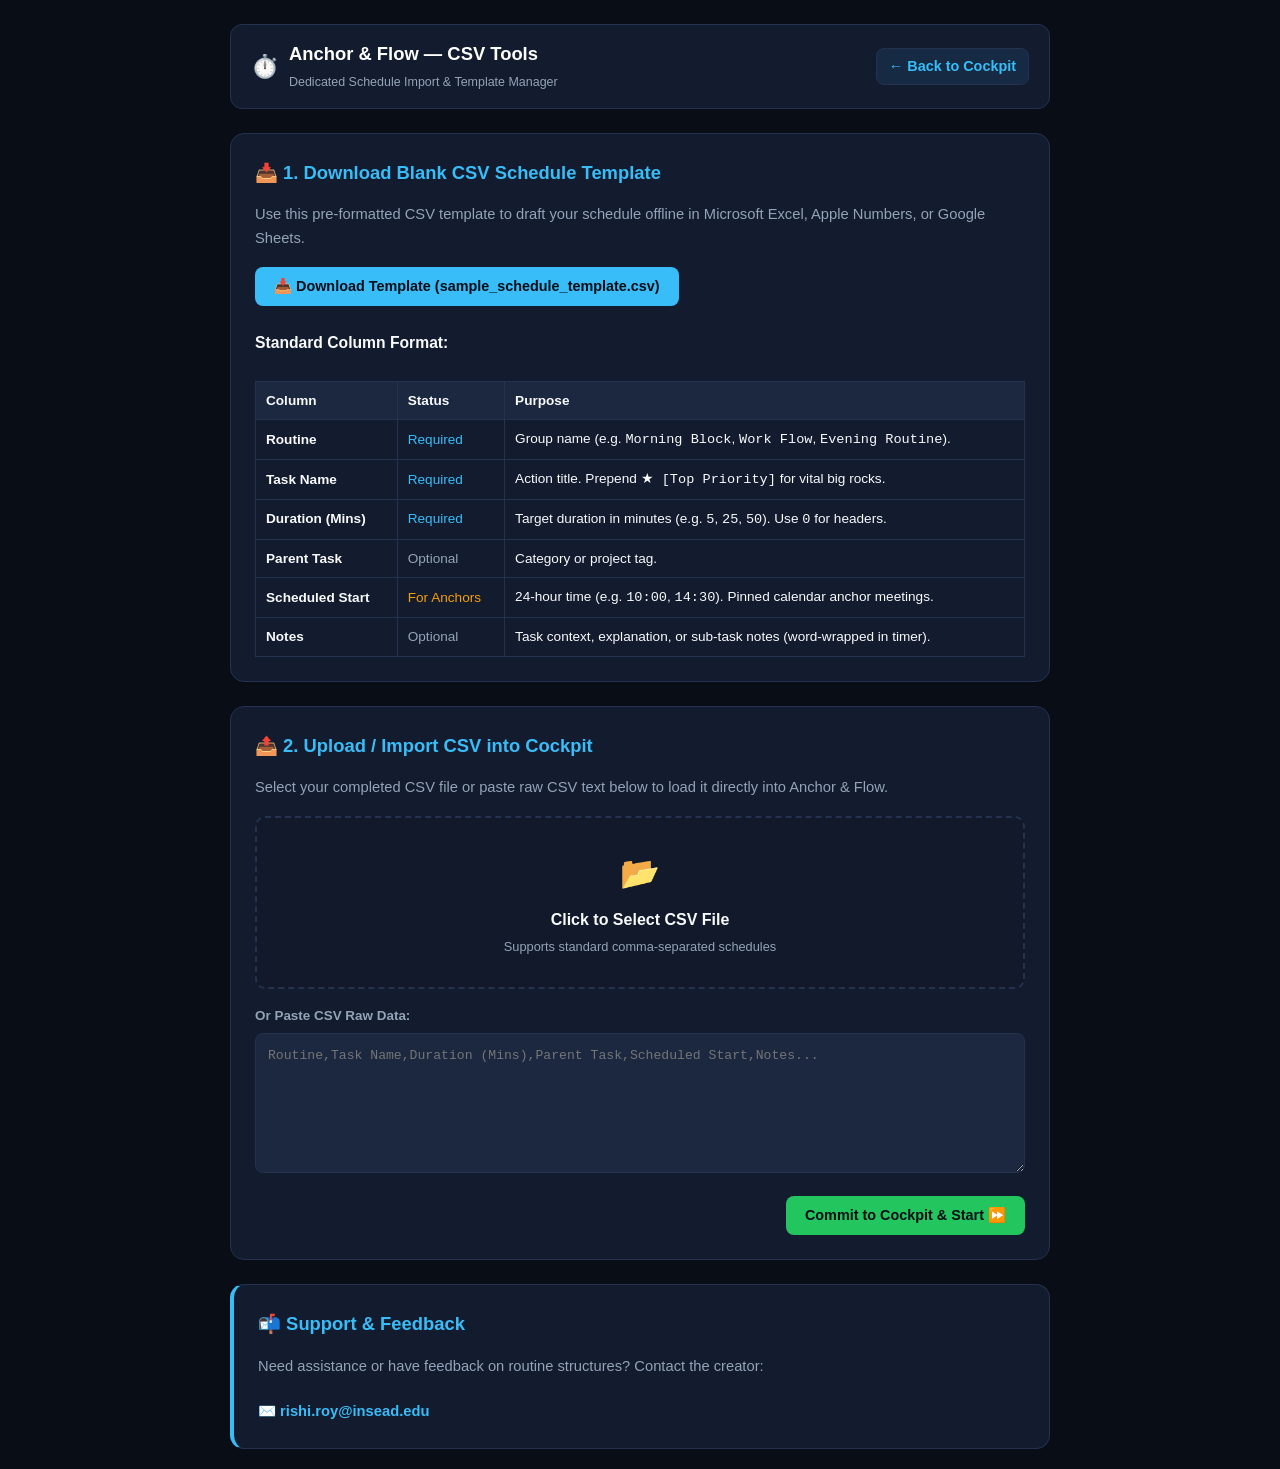
==== csv-tools.html @ 818ad3f8 "Add files via upload Why "Plan My Day" and "Settings" Stopped Responding Script Interruption on Loa" ====
<!DOCTYPE html>
<html lang="en">
<head>
  <meta charset="UTF-8" />
  <meta name="viewport" content="width=device-width, initial-scale=1.0, viewport-fit=cover" />
  <meta name="theme-color" content="#090d16" />
  <title>CSV Schedule Tools & Template — Anchor & Flow</title>
  <meta name="description" content="Download CSV schedule templates and import custom Harvard Timebox routines into Anchor & Flow." />
  
  <meta property="og:title" content="CSV Tools — Anchor & Flow" />
  <meta property="og:description" content="Download schedule templates and upload custom CSV routines into the Anchor & Flow execution cockpit." />
  <meta property="og:type" content="website" />
  <meta property="og:url" content="https://acnbrr21.github.io/my-routine-timer/csv-tools.html" />

  <link rel="icon" href="data:image/svg+xml,<svg xmlns=%22http://www.w3.org/2000/svg%22 viewBox=%220 0 100 100%22><text y=%22.9em%22 font-size=%2290%22>⏱️</text></svg>" />
  <link rel="apple-touch-icon" href="data:image/svg+xml,<svg xmlns=%22http://www.w3.org/2000/svg%22 viewBox=%220 0 100 100%22><text y=%22.9em%22 font-size=%2290%22>⏱️</text></svg>" />

  <style>
    :root {
      --bg-primary: #090d16;
      --bg-surface: #131b2e;
      --bg-card: #1c2740;
      --text-main: #f8fafc;
      --text-muted: #94a3b8;
      --accent: #38bdf8;
      --accent-hover: #0ea5e9;
      --success: #22c55e;
      --warning: #f59e0b;
      --danger: #ef4444;
      --border: #24324f;
    }

    * { box-sizing: border-box; margin: 0; padding: 0; }

    body {
      font-family: -apple-system, BlinkMacSystemFont, "Segoe UI", Roboto, Helvetica, Arial, sans-serif;
      background-color: var(--bg-primary);
      color: var(--text-main);
      line-height: 1.6;
      padding: 24px 16px;
      display: flex;
      justify-content: center;
      min-height: 100vh;
    }

    .tools-container {
      width: 100%;
      max-width: 820px;
      display: flex;
      flex-direction: column;
      gap: 24px;
    }

    header {
      display: flex;
      justify-content: space-between;
      align-items: center;
      padding: 14px 20px;
      background: var(--bg-surface);
      border-radius: 12px;
      border: 1px solid var(--border);
      flex-wrap: wrap;
      gap: 12px;
    }

    .back-btn {
      color: var(--accent);
      text-decoration: none;
      font-weight: 600;
      font-size: 0.9rem;
      display: inline-flex;
      align-items: center;
      gap: 6px;
      padding: 6px 12px;
      background: rgba(56, 189, 248, 0.1);
      border: 1px solid var(--border);
      border-radius: 8px;
      transition: all 0.15s ease;
    }
    .back-btn:hover {
      background: rgba(56, 189, 248, 0.2);
      border-color: var(--accent);
    }

    .card {
      background: var(--bg-surface);
      border: 1px solid var(--border);
      border-radius: 14px;
      padding: 24px;
      display: flex;
      flex-direction: column;
      gap: 16px;
    }

    h1 { font-size: 1.35rem; color: #fff; }
    h2 { font-size: 1.15rem; color: var(--accent); }
    h3 { font-size: 0.98rem; color: var(--text-main); margin-top: 8px; }
    p { color: var(--text-muted); font-size: 0.92rem; }

    .btn {
      font-size: 0.9rem;
      font-weight: 600;
      padding: 10px 18px;
      border-radius: 8px;
      cursor: pointer;
      border: 1px solid transparent;
      display: inline-flex;
      align-items: center;
      gap: 8px;
      text-decoration: none;
      transition: all 0.15s ease;
    }
    .btn-primary { background: var(--accent); color: #090d16; }
    .btn-primary:hover { background: var(--accent-hover); }
    .btn-emerald { background: var(--success); color: #090d16; font-weight: 700; }
    .btn-outline { background: transparent; border-color: var(--border); color: var(--text-main); }
    .btn-outline:hover { background: var(--border); }

    .dropzone {
      border: 2px dashed var(--border);
      border-radius: 10px;
      padding: 30px 20px;
      text-align: center;
      background: rgba(15, 23, 42, 0.4);
      cursor: pointer;
      transition: border-color 0.2s ease;
    }
    .dropzone:hover { border-color: var(--accent); }

    textarea {
      width: 100%;
      height: 140px;
      background: var(--bg-card);
      border: 1px solid var(--border);
      border-radius: 8px;
      padding: 12px;
      color: var(--text-main);
      font-family: ui-monospace, SFMono-Regular, Menlo, monospace;
      font-size: 0.82rem;
      line-height: 1.45;
      resize: vertical;
    }
    textarea:focus { outline: none; border-color: var(--accent); }

    table { width: 100%; border-collapse: collapse; font-size: 0.85rem; margin-top: 10px; }
    th, td { padding: 8px 10px; border: 1px solid var(--border); text-align: left; }
    th { background: var(--bg-card); color: var(--text-main); }

    @media (max-width: 640px) {
      .card { padding: 18px; }
      body { padding: 12px; }
    }
  </style>
</head>
<body>
  <div class="tools-container">
    <header>
      <div style="display: flex; align-items: center; gap: 10px;">
        <span style="font-size: 1.4rem;">⏱️</span>
        <div>
          <h1 style="font-size: 1.15rem; margin: 0;">Anchor & Flow — CSV Tools</h1>
          <span style="font-size: 0.78rem; color: var(--text-muted);">Dedicated Schedule Import & Template Manager</span>
        </div>
      </div>
      <a href="index.html" class="back-btn">← Back to Cockpit</a>
    </header>

    <!-- Card 1: Download Template -->
    <section class="card">
      <h2>📥 1. Download Blank CSV Schedule Template</h2>
      <p>Use this pre-formatted CSV template to draft your schedule offline in Microsoft Excel, Apple Numbers, or Google Sheets.</p>
      
      <div style="display: flex; gap: 12px; align-items: center; flex-wrap: wrap;">
        <button type="button" class="btn btn-primary" id="downloadTemplateBtn">
          📥 Download Template (sample_schedule_template.csv)
        </button>
      </div>

      <h3>Standard Column Format:</h3>
      <table>
        <thead>
          <tr>
            <th>Column</th>
            <th>Status</th>
            <th>Purpose</th>
          </tr>
        </thead>
        <tbody>
          <tr>
            <td style="font-weight: 600;">Routine</td>
            <td style="color: var(--accent);">Required</td>
            <td>Group name (e.g. <code>Morning Block</code>, <code>Work Flow</code>, <code>Evening Routine</code>).</td>
          </tr>
          <tr>
            <td style="font-weight: 600;">Task Name</td>
            <td style="color: var(--accent);">Required</td>
            <td>Action title. Prepend <code>★ [Top Priority]</code> for vital big rocks.</td>
          </tr>
          <tr>
            <td style="font-weight: 600;">Duration (Mins)</td>
            <td style="color: var(--accent);">Required</td>
            <td>Target duration in minutes (e.g. <code>5</code>, <code>25</code>, <code>50</code>). Use <code>0</code> for headers.</td>
          </tr>
          <tr>
            <td style="font-weight: 600;">Parent Task</td>
            <td style="color: var(--text-muted);">Optional</td>
            <td>Category or project tag.</td>
          </tr>
          <tr>
            <td style="font-weight: 600;">Scheduled Start</td>
            <td style="color: var(--warning);">For Anchors</td>
            <td>24-hour time (e.g. <code>10:00</code>, <code>14:30</code>). Pinned calendar anchor meetings.</td>
          </tr>
          <tr>
            <td style="font-weight: 600;">Notes</td>
            <td style="color: var(--text-muted);">Optional</td>
            <td>Task context, explanation, or sub-task notes (word-wrapped in timer).</td>
          </tr>
        </tbody>
      </table>
    </section>

    <!-- Card 2: Upload CSV -->
    <section class="card">
      <h2>📤 2. Upload / Import CSV into Cockpit</h2>
      <p>Select your completed CSV file or paste raw CSV text below to load it directly into Anchor & Flow.</p>

      <div class="dropzone" id="dropzoneBox" onclick="document.getElementById('fileUploadInput').click()">
        <input type="file" id="fileUploadInput" accept=".csv,text/csv" style="display: none;" />
        <div style="font-size: 2rem; margin-bottom: 8px;">📂</div>
        <div style="font-weight: 600; color: var(--text-main);">Click to Select CSV File</div>
        <div style="font-size: 0.8rem; color: var(--text-muted); margin-top: 4px;">Supports standard comma-separated schedules</div>
      </div>

      <div>
        <label style="font-size: 0.84rem; font-weight: 600; color: var(--text-muted); display: block; margin-bottom: 6px;">Or Paste CSV Raw Data:</label>
        <textarea id="csvTextInput" placeholder="Routine,Task Name,Duration (Mins),Parent Task,Scheduled Start,Notes..."></textarea>
      </div>

      <div style="display: flex; justify-content: space-between; align-items: center; flex-wrap: wrap; gap: 10px;">
        <span id="importStatus" style="font-size: 0.85rem; color: var(--accent);"></span>
        <button type="button" class="btn btn-emerald" id="commitToCockpitBtn">
          Commit to Cockpit & Start ⏩
        </button>
      </div>
    </section>

    <!-- Card 3: Support -->
    <section class="card" style="border-left: 4px solid var(--accent);">
      <h2>📬 Support & Feedback</h2>
      <p>Need assistance or have feedback on routine structures? Contact the creator:</p>
      <p style="margin-top: 6px; font-weight: 600;">
        <a href="mailto:rishi.roy@insead.edu?subject=Anchor%20%26%20Flow%20CSV%20Support" style="color: var(--accent); text-decoration: none;">
          ✉️ rishi.roy@insead.edu
        </a>
      </p>
    </section>
  </div>

  <script>
    const STORAGE_KEY_ROUTINES = 'anchor_flow_routines_v3';
    const STORAGE_KEY_RESULTS = 'anchor_flow_results_v3';
    const STORAGE_KEY_ACTIVE = 'anchor_flow_active_running_v3';

    const SAMPLE_CSV = `Routine,Task Name,Duration (Mins),Parent Task,Scheduled Start,Notes
Morning Block,Morning Setup & Intentions,0,,,Kick off the morning with clear intentions
Morning Block,★ [Top Priority] Deep Strategic Focus,50,Deep Work,,"Ruthless focus on highest-leverage initiative"
Morning Block,Team Standup Sync,30,Operations,10:00,"Team alignment and blockers"
Morning Block,Inbox Zero & Slack Triage,20,Comms,,"Batch communication processing"
Morning Block,Hydrate & Posture Reset,5,Wellness,,"Drink water and stretch"
Afternoon Flow,Client Strategy Call,30,Client Anchor,14:30,"Quarterly roadmap presentation"
Evening Routine,Daily Debrief & Log,15,Wrap Up,,"Log completion metrics into Flow Guru"`;

    document.getElementById('downloadTemplateBtn').addEventListener('click', () => {
      const blob = new Blob([SAMPLE_CSV], { type: 'text/csv;charset=utf-8;' });
      const url = URL.createObjectURL(blob);
      const link = document.createElement('a');
      link.href = url;
      link.download = 'sample_schedule_template.csv';
      document.body.appendChild(link);
      link.click();
      document.body.removeChild(link);
      URL.revokeObjectURL(url);
    });

    const fileInp = document.getElementById('fileUploadInput');
    const textInp = document.getElementById('csvTextInput');
    const statusSpan = document.getElementById('importStatus');

    fileInp.addEventListener('change', (e) => {
      const file = e.target.files[0];
      if (!file) return;
      const reader = new FileReader();
      reader.onload = (evt) => {
        textInp.value = evt.target.result;
        statusSpan.textContent = `✓ Loaded: ${file.name} (${Math.round(file.size / 1024)} KB)`;
        statusSpan.style.color = 'var(--success)';
      };
      reader.readAsText(file);
    });

    document.getElementById('commitToCockpitBtn').addEventListener('click', () => {
      const content = textInp.value.trim();
      if (!content) {
        statusSpan.textContent = '⚠️ Please upload a CSV file or paste CSV content first.';
        statusSpan.style.color = 'var(--warning)';
        return;
      }

      // Parse and save into localStorage
      try {
        const rawLines = content.split(/\r?\n/).map(l => l.trim()).filter(l => l.length > 0);
        if (rawLines.length === 0) throw new Error('CSV is empty');

        let startIndex = 0;
        const firstLower = rawLines[0].toLowerCase();
        if (firstLower.includes('task') || firstLower.includes('duration') || firstLower.includes('routine')) {
          startIndex = 1;
        }

        const tempRoutines = {};
        for (let i = startIndex; i < rawLines.length; i++) {
          const cols = parseCSVLine(rawLines[i]);
          if (cols.length === 0 || !cols[0]) continue;

          let routine = 'Work Day';
          let taskName = '';
          let durationMins = 0;
          let parentTask = '';
          let scheduledStart = '';
          let notes = '';

          if (cols.length >= 6) {
            routine = cols[0].replace(/^["']|["']$/g, '').trim() || 'Work Day';
            taskName = cols[1].replace(/^["']|["']$/g, '').trim();
            durationMins = parseFloat(cols[2]) || 0;
            parentTask = cols[3] ? cols[3].replace(/^["']|["']$/g, '').trim() : '';
            scheduledStart = cols[4] ? cols[4].replace(/^["']|["']$/g, '').trim() : '';
            notes = cols[5] ? cols[5].replace(/^["']|["']$/g, '').trim() : '';
          } else if (cols.length === 5) {
            routine = cols[0].replace(/^["']|["']$/g, '').trim() || 'Work Day';
            taskName = cols[1].replace(/^["']|["']$/g, '').trim();
            durationMins = parseFloat(cols[2]) || 0;
            parentTask = cols[3] ? cols[3].replace(/^["']|["']$/g, '').trim() : '';
            scheduledStart = cols[4] ? cols[4].replace(/^["']|["']$/g, '').trim() : '';
          } else {
            taskName = cols[0].replace(/^["']|["']$/g, '').trim();
            durationMins = parseFloat(cols[1]) || 0;
          }

          if (!tempRoutines[routine]) tempRoutines[routine] = [];
          tempRoutines[routine].push({
            routine,
            name: taskName,
            notes,
            durationMins,
            durationSecs: Math.round(durationMins * 60),
            parentTask,
            scheduledStart,
            isHeader: durationMins === 0,
            isAnchor: !!(scheduledStart && scheduledStart.length > 0),
            status: 'pending'
          });
        }

        const routineStates = {};
        Object.keys(tempRoutines).forEach(rName => {
          const tasks = tempRoutines[rName];
          const actionableIndices = [];
          let totalMins = 0;
          tasks.forEach((t, idx) => {
            if (t.isHeader || t.durationSecs === 0) return;
            actionableIndices.push(idx);
            totalMins += t.durationMins;
          });

          if (actionableIndices.length > 0) {
            tasks[actionableIndices[0]].status = 'active';
          }

          routineStates[rName] = {
            name: rName,
            tasks,
            actionableTaskIndices: actionableIndices,
            currentActionableStep: 0,
            remainingSeconds: (actionableIndices.length > 0 ? tasks[actionableIndices[0]].durationSecs : 0),
            overtimeSeconds: 0,
            elapsedSeconds: 0,
            extendedSeconds: 0,
            timerState: 'idle',
            freeTimeData: null,
            calmingPauseData: null,
            totalMins,
            actualStartTime: null,
            lastTickTime: Date.now()
          };
        });

        localStorage.setItem(STORAGE_KEY_ROUTINES, JSON.stringify(routineStates));
        localStorage.setItem(STORAGE_KEY_ACTIVE, Object.keys(routineStates)[0] || '');

        statusSpan.textContent = '✓ Schedule saved! Redirecting to Cockpit...';
        statusSpan.style.color = 'var(--success)';
        setTimeout(() => {
          window.location.href = 'index.html';
        }, 600);
      } catch (err) {
        statusSpan.textContent = `❌ Parse Error: ${err.message}`;
        statusSpan.style.color = 'var(--danger)';
      }
    });

    function parseCSVLine(line) {
      const result = [];
      let current = '';
      let inQuotes = false;
      for (let i = 0; i < line.length; i++) {
        const char = line[i];
        if (char === '"') inQuotes = !inQuotes;
        else if (char === ',' && !inQuotes) {
          result.push(current);
          current = '';
        } else current += char;
      }
      result.push(current);
      return result;
    }
  </script>
</body>
</html>
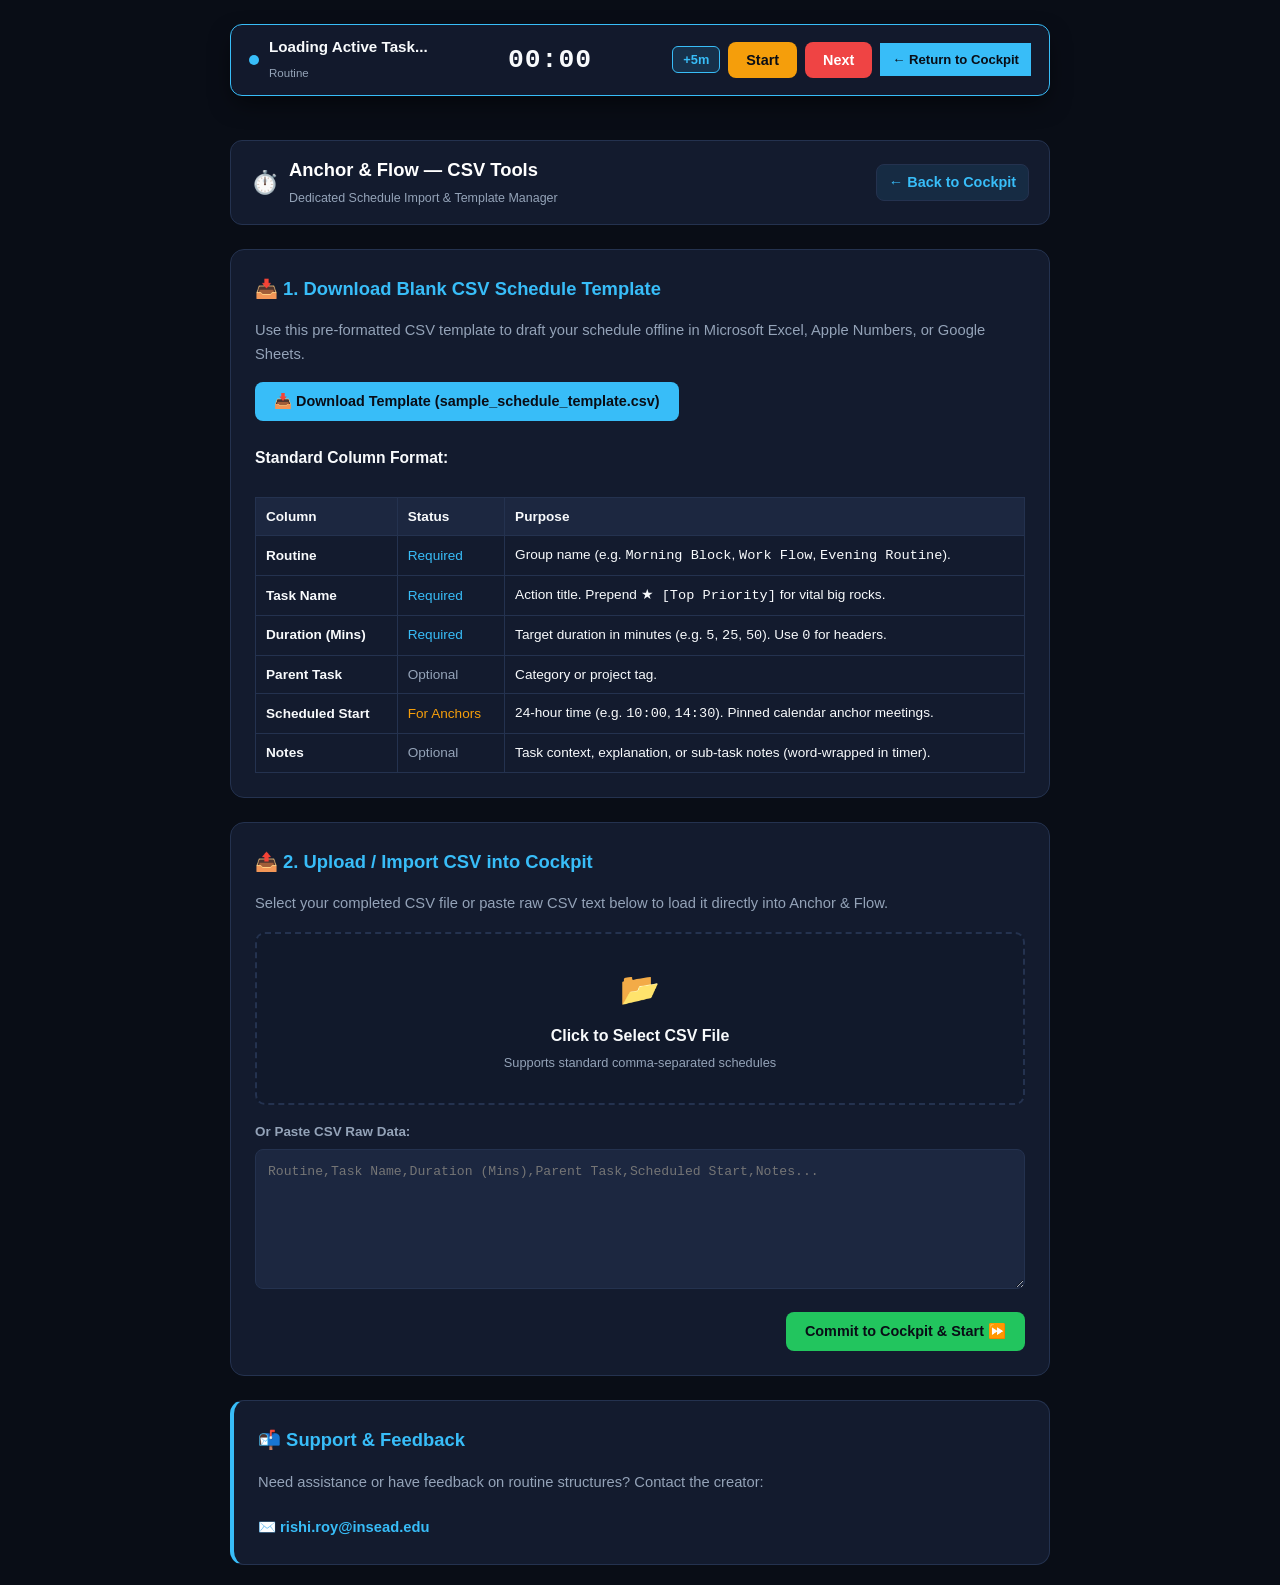
==== commit f000dc2c: "Add files via upload" ====
--- a/csv-tools.html
+++ b/csv-tools.html
@@ -150,10 +150,152 @@
       .card { padding: 18px; }
       body { padding: 12px; }
     }
+  
+    /* Persistent Sticky Mini-Timer Bar */
+    .zen-sticky-bar {
+      position: sticky;
+      top: 12px;
+      z-index: 100;
+      display: flex;
+      justify-content: space-between;
+      align-items: center;
+      background: rgba(19, 27, 46, 0.95);
+      backdrop-filter: blur(10px);
+      border: 1px solid var(--accent);
+      border-radius: 12px;
+      padding: 10px 18px;
+      box-shadow: 0 10px 25px -5px rgba(0, 0, 0, 0.6);
+      flex-wrap: wrap;
+      gap: 12px;
+      width: 100%;
+      margin-bottom: 20px;
+    }
+
+    .zen-sticky-bar.alert-mode {
+      border-color: var(--danger);
+      background: rgba(239, 68, 68, 0.15);
+      animation: alert-flash 1s infinite alternate ease-in-out;
+    }
+
+    .zen-bar-left {
+      display: flex;
+      align-items: center;
+      gap: 10px;
+      overflow: hidden;
+    }
+
+    .pulse-dot {
+      width: 10px;
+      height: 10px;
+      border-radius: 50%;
+      background: var(--accent);
+      animation: pulse-ring 2s infinite;
+      flex-shrink: 0;
+    }
+
+    .zen-task-title {
+      font-weight: 700;
+      font-size: 0.95rem;
+      color: var(--text-main);
+      white-space: nowrap;
+      overflow: hidden;
+      text-overflow: ellipsis;
+      max-width: 280px;
+    }
+
+    .zen-bar-center {
+      font-family: ui-monospace, SFMono-Regular, Menlo, monospace;
+      font-size: 1.65rem;
+      font-weight: 700;
+      color: var(--text-main);
+      letter-spacing: 1px;
+    }
+
+    .zen-bar-right {
+      display: flex;
+      align-items: center;
+      gap: 8px;
+      flex-wrap: wrap;
+    }
+
+    .btn-nudge {
+      background: rgba(56, 189, 248, 0.15);
+      border: 1px solid var(--accent);
+      color: var(--accent);
+      font-weight: 700;
+      padding: 5px 10px;
+      border-radius: 6px;
+      cursor: pointer;
+      font-size: 0.8rem;
+    }
+    .btn-nudge:hover {
+      background: var(--accent);
+      color: #090d16;
+    }
+    .btn-warning { background-color: var(--warning); color: #090d16; font-weight: 700; border: none; }
+    .btn-warning:hover { background-color: #d97706; }
+    .btn-next { background-color: var(--danger); color: #fff; font-weight: 700; border: none; }
+    .btn-next:hover { background-color: #dc2626; }
+
+    @keyframes pulse-ring {
+      0% { box-shadow: 0 0 0 0 rgba(56, 189, 248, 0.7); }
+      70% { box-shadow: 0 0 0 10px rgba(56, 189, 248, 0); }
+      100% { box-shadow: 0 0 0 0 rgba(56, 189, 248, 0); }
+    }
+
+    @keyframes alert-flash {
+      0% { opacity: 1; transform: scale(1); text-shadow: 0 0 15px rgba(239, 68, 68, 0.5); }
+      100% { opacity: 0.35; transform: scale(1.01); text-shadow: 0 0 25px rgba(239, 68, 68, 0.8); }
+    }
+
+    @media (max-width: 640px) {
+      .zen-sticky-bar {
+        padding: 8px 12px;
+        gap: 8px;
+        top: 6px;
+      }
+      .zen-bar-left {
+        max-width: 50%;
+      }
+      .zen-task-title {
+        max-width: 140px;
+        font-size: 0.82rem;
+      }
+      .zen-bar-center {
+        font-size: 1.25rem;
+      }
+      .zen-bar-right {
+        gap: 4px;
+      }
+      .zen-bar-right .btn, .zen-bar-right .nav-btn, .zen-bar-right .back-btn {
+        padding: 4px 8px !important;
+        font-size: 0.74rem !important;
+      }
+    }
+
   </style>
 </head>
 <body>
   <div class="tools-container">
+
+    <!-- Persistent Sticky Mini-Timer Bar (Synced with Live Cockpit Timer) -->
+    <div class="zen-sticky-bar" id="zenStickyBar">
+      <div class="zen-bar-left">
+        <span class="pulse-dot"></span>
+        <div>
+          <div class="zen-task-title" id="zenBarTaskTitle">Loading Active Task...</div>
+          <span style="font-size: 0.72rem; color: var(--text-muted);" id="zenBarRoutineName">Routine</span>
+        </div>
+      </div>
+      <div class="zen-bar-center" id="zenBarClock">00:00</div>
+      <div class="zen-bar-right">
+        <button type="button" class="btn btn-nudge add" id="zenBarAdd5Btn" title="Add 5 minutes to current task">+5m</button>
+        <button type="button" class="btn btn-warning btn-sm" id="zenBarPauseBtn">Start</button>
+        <button type="button" class="btn btn-next btn-sm" id="zenBarNextBtn">Next</button>
+        <a href="index.html" class="nav-btn" style="padding: 6px 12px; font-size: 0.82rem; background: var(--accent); color: #090d16; font-weight: 700; text-decoration: none;">&larr; Return to Cockpit</a>
+      </div>
+    </div>
+
     <header>
       <div style="display: flex; align-items: center; gap: 10px;">
         <span style="font-size: 1.4rem;">⏱️</span>
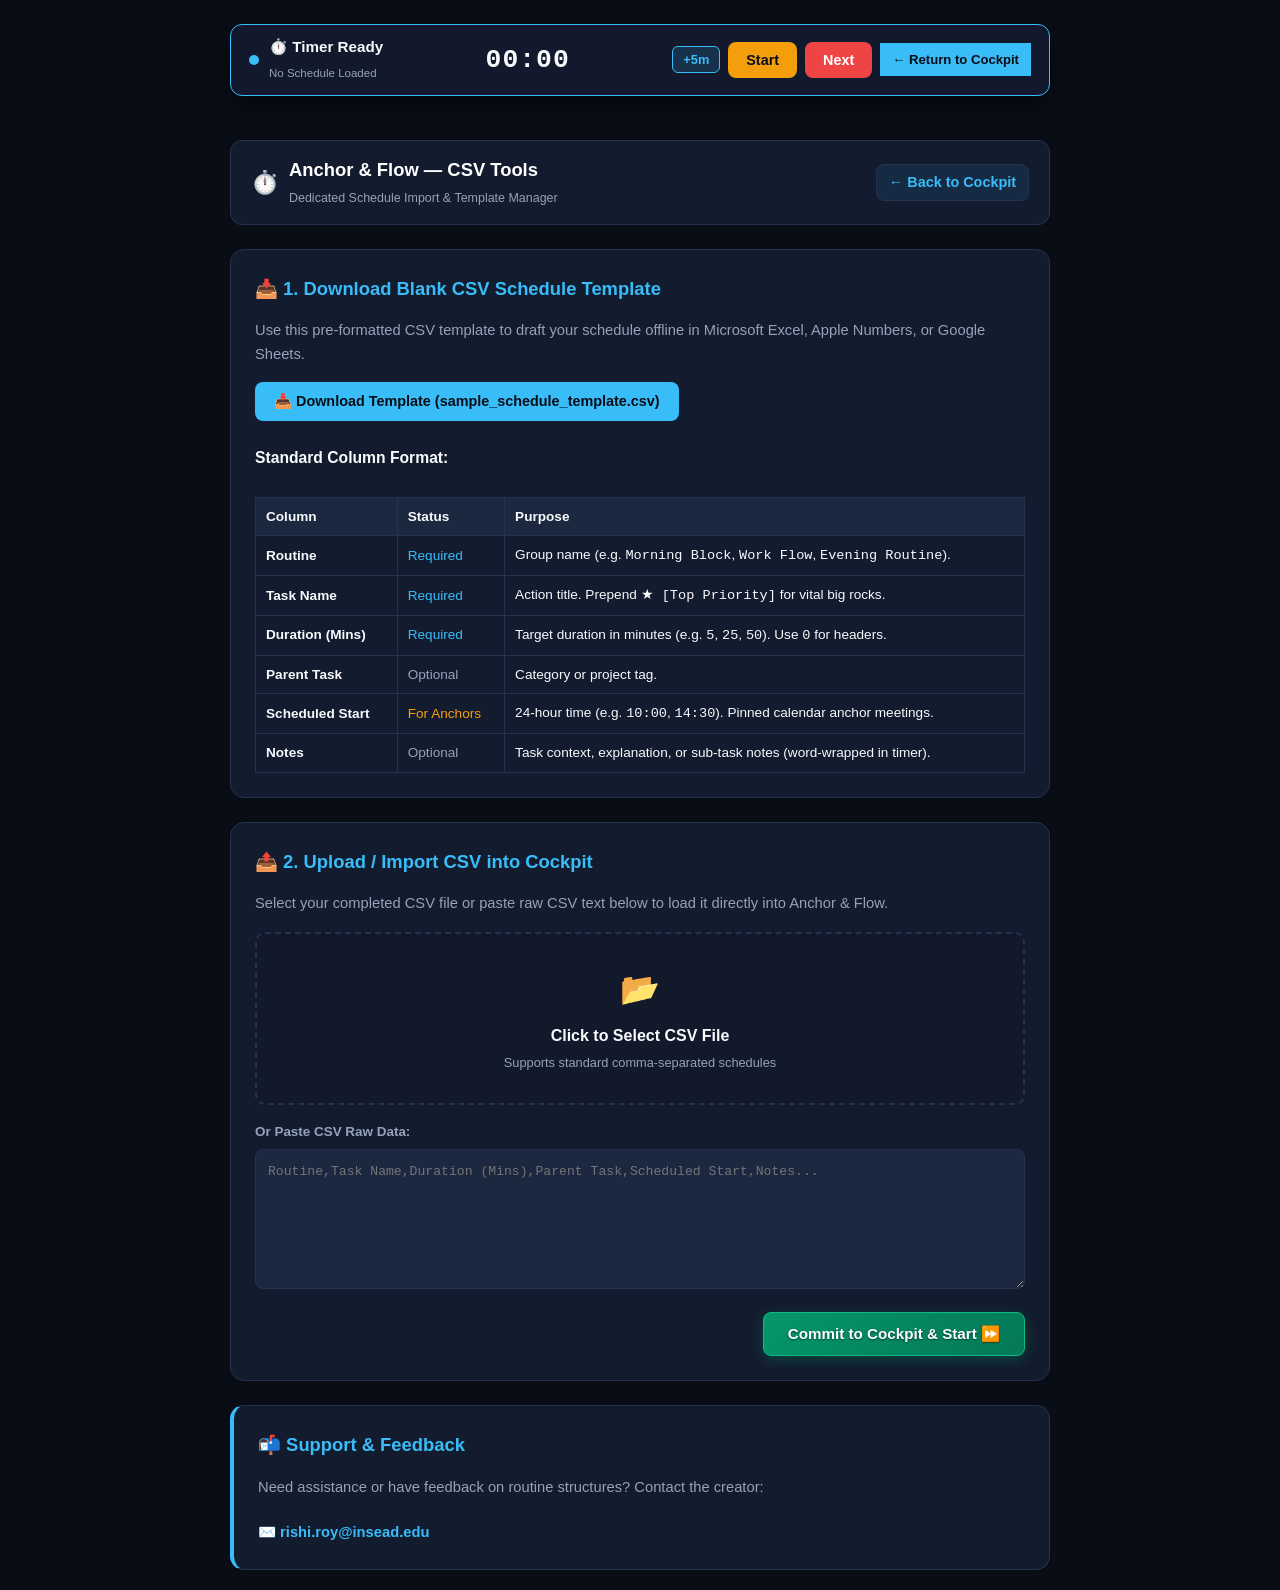
==== commit 151a7255: "Add files via upload comprehensive end-to-end quality and UI audit was conducted across all files (i" ====
--- a/csv-tools.html
+++ b/csv-tools.html
@@ -112,7 +112,24 @@
     }
     .btn-primary { background: var(--accent); color: #090d16; }
     .btn-primary:hover { background: var(--accent-hover); }
-    .btn-emerald { background: var(--success); color: #090d16; font-weight: 700; }
+    .btn-emerald {
+      background: linear-gradient(135deg, #059669 0%, #047857 100%) !important;
+      background-color: #047857 !important;
+      color: #ffffff !important;
+      font-weight: 800 !important;
+      border: 1px solid #10b981 !important;
+      border-radius: 8px !important;
+      box-shadow: 0 4px 14px rgba(4, 120, 87, 0.45) !important;
+      text-shadow: 0 1px 2px rgba(0, 0, 0, 0.5) !important;
+      cursor: pointer !important;
+    }
+    .btn-emerald:hover {
+      background: linear-gradient(135deg, #10b981 0%, #059669 100%) !important;
+      background-color: #059669 !important;
+      color: #ffffff !important;
+      box-shadow: 0 6px 20px rgba(16, 185, 129, 0.55) !important;
+      transform: translateY(-1px);
+    }
     .btn-outline { background: transparent; border-color: var(--border); color: var(--text-main); }
     .btn-outline:hover { background: var(--border); }
 
@@ -381,7 +398,7 @@
 
       <div style="display: flex; justify-content: space-between; align-items: center; flex-wrap: wrap; gap: 10px;">
         <span id="importStatus" style="font-size: 0.85rem; color: var(--accent);"></span>
-        <button type="button" class="btn btn-emerald" id="commitToCockpitBtn">
+        <button type="button" class="btn btn-emerald" id="commitToCockpitBtn" style="padding: 12px 24px; font-weight: 800; font-size: 0.95rem; background: linear-gradient(135deg, #059669, #047857) !important; background-color: #047857 !important; color: #ffffff !important; border: 1px solid #10b981 !important; border-radius: 8px !important; box-shadow: 0 4px 14px rgba(4, 120, 87, 0.45) !important; text-shadow: 0 1px 2px rgba(0, 0, 0, 0.5) !important; cursor: pointer;">
           Commit to Cockpit & Start ⏩
         </button>
       </div>
@@ -567,6 +584,219 @@
       result.push(current);
       return result;
     }
+  
+    // Sticky Zen Mini-Timer Bar Real-Time Synchronization & Controls
+    (function initStickyTimer() {
+      const zenStickyBar = document.getElementById('zenStickyBar');
+      const zenBarTaskTitle = document.getElementById('zenBarTaskTitle');
+      const zenBarRoutineName = document.getElementById('zenBarRoutineName');
+      const zenBarClock = document.getElementById('zenBarClock');
+      const zenBarAdd5Btn = document.getElementById('zenBarAdd5Btn');
+      const zenBarPauseBtn = document.getElementById('zenBarPauseBtn');
+      const zenBarNextBtn = document.getElementById('zenBarNextBtn');
+
+      if (!zenStickyBar) return;
+
+      function formatMMSS(secs) {
+        secs = Math.max(0, Math.floor(secs));
+        const m = Math.floor(secs / 60);
+        const s = secs % 60;
+        return `${m.toString().padStart(2, '0')}:${s.toString().padStart(2, '0')}`;
+      }
+
+      function getActiveState() {
+        try {
+          const raw = localStorage.getItem(STORAGE_KEY_ROUTINES);
+          if (!raw) return null;
+          const routines = JSON.parse(raw);
+          let activeName = localStorage.getItem(STORAGE_KEY_ACTIVE);
+          if (!activeName || !routines[activeName]) {
+            const keys = Object.keys(routines);
+            if (keys.length > 0) activeName = keys[0];
+            else return null;
+          }
+          return { routines, activeName, state: routines[activeName] };
+        } catch (e) {
+          return null;
+        }
+      }
+
+      function saveState(data) {
+        try {
+          localStorage.setItem(STORAGE_KEY_ROUTINES, JSON.stringify(data.routines));
+          localStorage.setItem(STORAGE_KEY_ACTIVE, data.activeName);
+        } catch (e) {
+          console.warn('Could not save state:', e);
+        }
+      }
+
+      function syncTimerDisplay() {
+        const data = getActiveState();
+        if (!data || !data.state) {
+          zenBarTaskTitle.textContent = '⏱️ Timer Ready';
+          zenBarRoutineName.textContent = 'No Schedule Loaded';
+          zenBarClock.textContent = '00:00';
+          zenStickyBar.classList.remove('alert-mode');
+          if (zenBarPauseBtn) zenBarPauseBtn.textContent = 'Start';
+          return;
+        }
+
+        const state = data.state;
+        const now = Date.now();
+        const lastTick = state.lastTickTime || now;
+        const elapsedSecs = Math.max(0, Math.floor((now - lastTick) / 1000));
+
+        // Advance live time if running
+        if (elapsedSecs >= 1 && (state.timerState === 'running' || state.timerState === 'calming_pause')) {
+          state.lastTickTime = now;
+          if (state.timerState === 'calming_pause') {
+            if (state.remainingSeconds > elapsedSecs) {
+              state.remainingSeconds -= elapsedSecs;
+            } else {
+              state.remainingSeconds = 0;
+            }
+          } else if (state.timerState === 'running') {
+            state.elapsedSeconds = (state.elapsedSeconds || 0) + elapsedSecs;
+            if (state.remainingSeconds > elapsedSecs) {
+              state.remainingSeconds -= elapsedSecs;
+            } else {
+              const extra = elapsedSecs - state.remainingSeconds;
+              state.remainingSeconds = 0;
+              state.timerState = 'alarm_overtime';
+              state.overtimeSeconds = (state.overtimeSeconds || 0) + extra;
+            }
+          }
+          saveState(data);
+        } else if (elapsedSecs >= 1 && state.timerState === 'alarm_overtime') {
+          state.lastTickTime = now;
+          state.elapsedSeconds = (state.elapsedSeconds || 0) + elapsedSecs;
+          state.overtimeSeconds = (state.overtimeSeconds || 0) + elapsedSecs;
+          saveState(data);
+        }
+
+        const currentTask = (state.tasks && state.actionableTaskIndices && state.actionableTaskIndices.length > 0 && state.currentActionableStep < state.actionableTaskIndices.length)
+          ? state.tasks[state.actionableTaskIndices[state.currentActionableStep]]
+          : null;
+
+        if (!currentTask) {
+          zenBarTaskTitle.textContent = state.timerState === 'completed' ? '🎉 Routine Completed' : 'No Active Task';
+          zenBarRoutineName.textContent = state.name || 'Routine';
+          zenBarClock.textContent = '00:00';
+          zenStickyBar.classList.remove('alert-mode');
+          if (zenBarPauseBtn) zenBarPauseBtn.textContent = 'Start';
+          return;
+        }
+
+        if (state.timerState === 'calming_pause') {
+          zenBarTaskTitle.textContent = '🧘 Calming Pause';
+          zenBarRoutineName.textContent = state.name || 'Routine';
+          zenBarClock.textContent = formatMMSS(state.remainingSeconds || 0);
+          zenStickyBar.classList.remove('alert-mode');
+          if (zenBarPauseBtn) zenBarPauseBtn.textContent = 'Skip Pause';
+          return;
+        }
+
+        if (state.timerState === 'free_time') {
+          zenBarTaskTitle.textContent = '🌿 Free Time Buffer';
+          zenBarRoutineName.textContent = state.name || 'Routine';
+          zenBarClock.textContent = formatMMSS(state.remainingSeconds || 0);
+          zenStickyBar.classList.remove('alert-mode');
+          if (zenBarPauseBtn) zenBarPauseBtn.textContent = 'Pause';
+          return;
+        }
+
+        zenBarTaskTitle.textContent = currentTask.name;
+        zenBarRoutineName.textContent = state.name || 'Routine';
+
+        if (state.timerState === 'alarm_overtime') {
+          zenBarClock.textContent = `+${formatMMSS(state.overtimeSeconds || 0)}`;
+          zenStickyBar.classList.add('alert-mode');
+        } else {
+          zenBarClock.textContent = formatMMSS(state.remainingSeconds || 0);
+          zenStickyBar.classList.remove('alert-mode');
+        }
+
+        if (zenBarPauseBtn) {
+          zenBarPauseBtn.textContent = (state.timerState === 'running' || state.timerState === 'alarm_overtime') ? 'Pause' : 'Start';
+        }
+      }
+
+      if (zenBarAdd5Btn) {
+        zenBarAdd5Btn.addEventListener('click', () => {
+          const data = getActiveState();
+          if (!data || !data.state) return;
+          const state = data.state;
+          state.remainingSeconds = (state.remainingSeconds || 0) + 300;
+          state.extendedSeconds = (state.extendedSeconds || 0) + 300;
+          if (state.timerState === 'alarm_overtime') {
+            state.timerState = 'running';
+            state.overtimeSeconds = 0;
+          }
+          state.lastTickTime = Date.now();
+          saveState(data);
+          syncTimerDisplay();
+        });
+      }
+
+      if (zenBarPauseBtn) {
+        zenBarPauseBtn.addEventListener('click', () => {
+          const data = getActiveState();
+          if (!data || !data.state) return;
+          const state = data.state;
+          if (state.timerState === 'running' || state.timerState === 'alarm_overtime') {
+            state.timerState = 'paused';
+          } else {
+            state.timerState = 'running';
+          }
+          state.lastTickTime = Date.now();
+          saveState(data);
+          syncTimerDisplay();
+        });
+      }
+
+      if (zenBarNextBtn) {
+        zenBarNextBtn.addEventListener('click', () => {
+          const data = getActiveState();
+          if (!data || !data.state) return;
+          const state = data.state;
+          if (!state.actionableTaskIndices || state.actionableTaskIndices.length === 0) return;
+
+          const currTaskIdx = state.actionableTaskIndices[state.currentActionableStep];
+          if (state.tasks[currTaskIdx]) {
+            state.tasks[currTaskIdx].status = 'completed';
+          }
+
+          state.currentActionableStep = (state.currentActionableStep || 0) + 1;
+          if (state.currentActionableStep < state.actionableTaskIndices.length) {
+            const nextTaskIdx = state.actionableTaskIndices[state.currentActionableStep];
+            const nextTask = state.tasks[nextTaskIdx];
+            nextTask.status = 'active';
+            state.remainingSeconds = nextTask.durationSecs || 0;
+            state.overtimeSeconds = 0;
+            state.elapsedSeconds = 0;
+            state.extendedSeconds = 0;
+            state.timerState = 'running';
+          } else {
+            state.timerState = 'completed';
+            state.remainingSeconds = 0;
+            state.overtimeSeconds = 0;
+          }
+          state.lastTickTime = Date.now();
+          saveState(data);
+          syncTimerDisplay();
+        });
+      }
+
+      syncTimerDisplay();
+      setInterval(syncTimerDisplay, 1000);
+
+      window.addEventListener('storage', (e) => {
+        if (e.key === STORAGE_KEY_ROUTINES || e.key === STORAGE_KEY_ACTIVE) {
+          syncTimerDisplay();
+        }
+      });
+    })();
+
   </script>
 </body>
 </html>
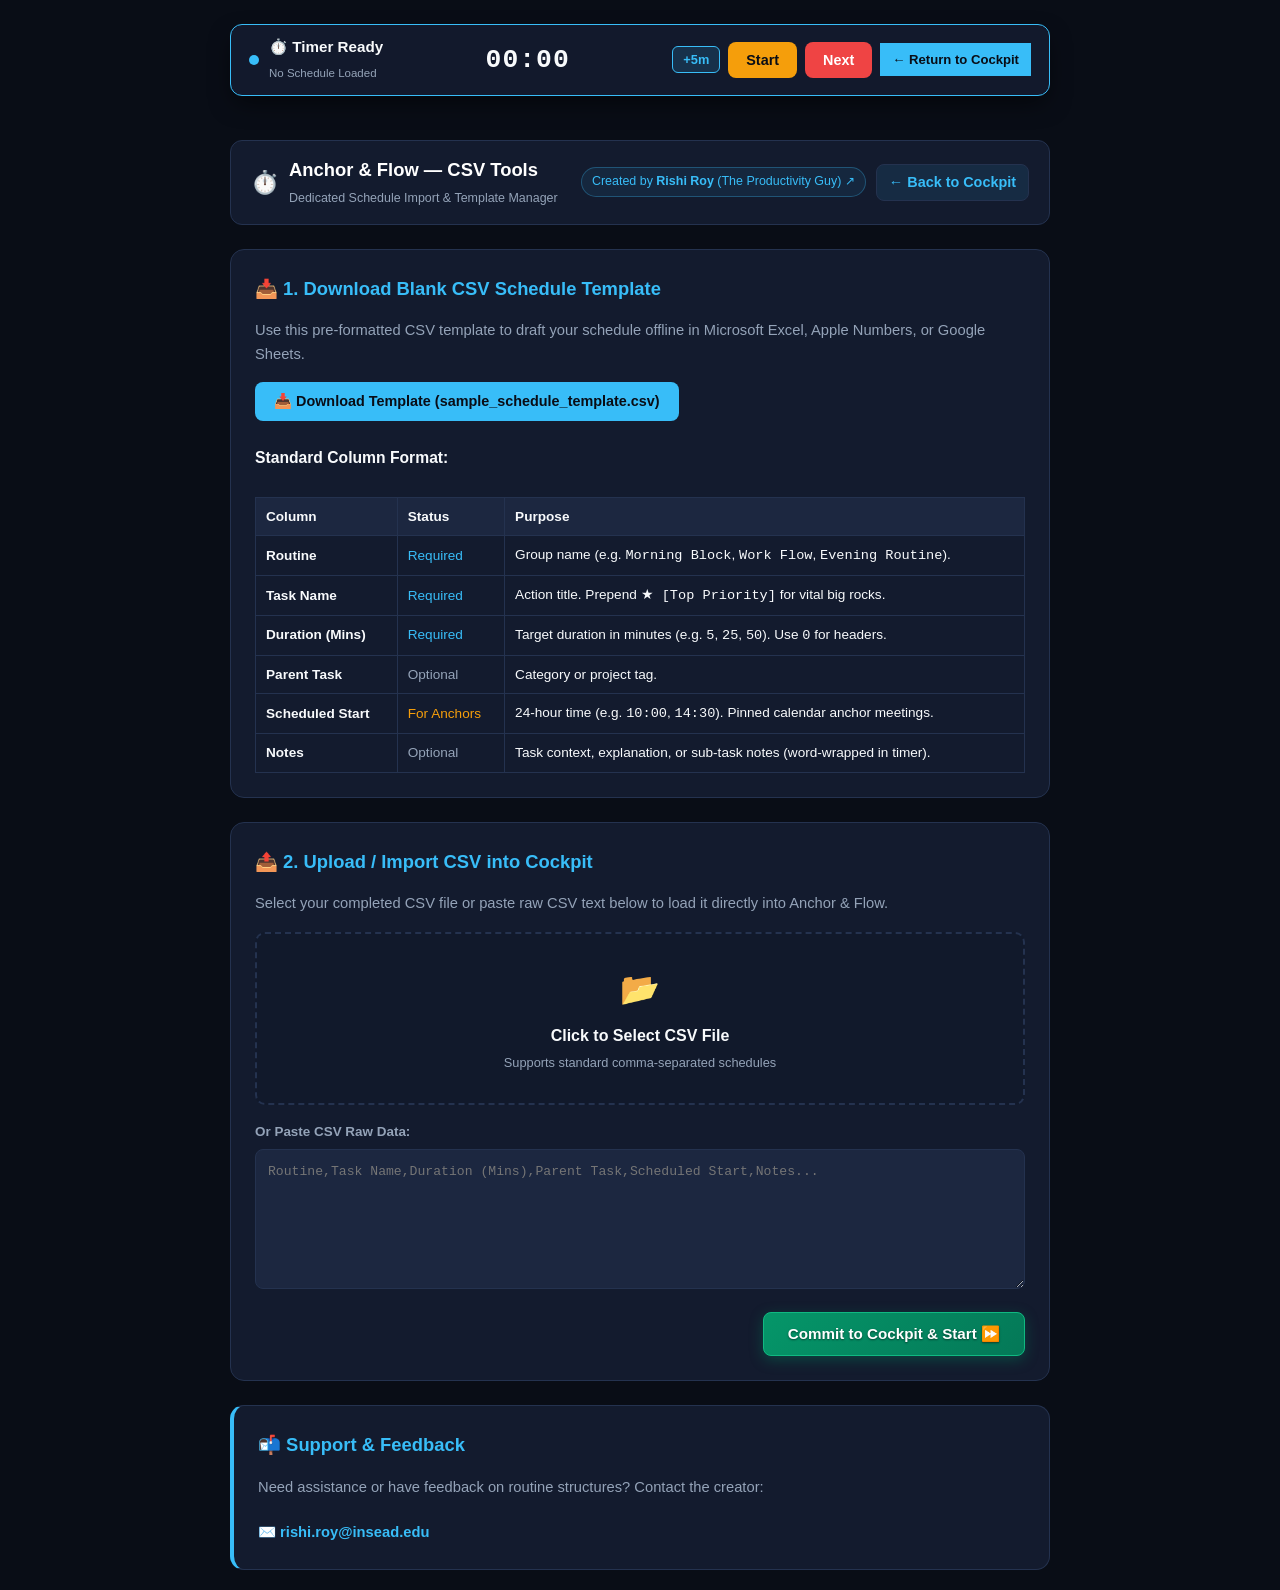
==== commit e7240c8b: "Add files via upload" ====
--- a/csv-tools.html
+++ b/csv-tools.html
@@ -321,7 +321,10 @@
           <span style="font-size: 0.78rem; color: var(--text-muted);">Dedicated Schedule Import & Template Manager</span>
         </div>
       </div>
-      <a href="index.html" class="back-btn">← Back to Cockpit</a>
+      <div style="display: flex; align-items: center; gap: 10px; flex-wrap: wrap;">
+        <a href="https://www.linkedin.com/in/rishiroy/" target="_blank" rel="noopener noreferrer" style="font-size: 0.78rem; color: #38bdf8; text-decoration: none; border: 1px solid rgba(56, 189, 248, 0.3); padding: 4px 10px; border-radius: 9999px; background: rgba(56, 189, 248, 0.08);">Created by <strong>Rishi Roy</strong> (The Productivity Guy) ↗</a>
+        <a href="index.html" class="back-btn">← Back to Cockpit</a>
+      </div>
     </header>
 
     <!-- Card 1: Download Template -->
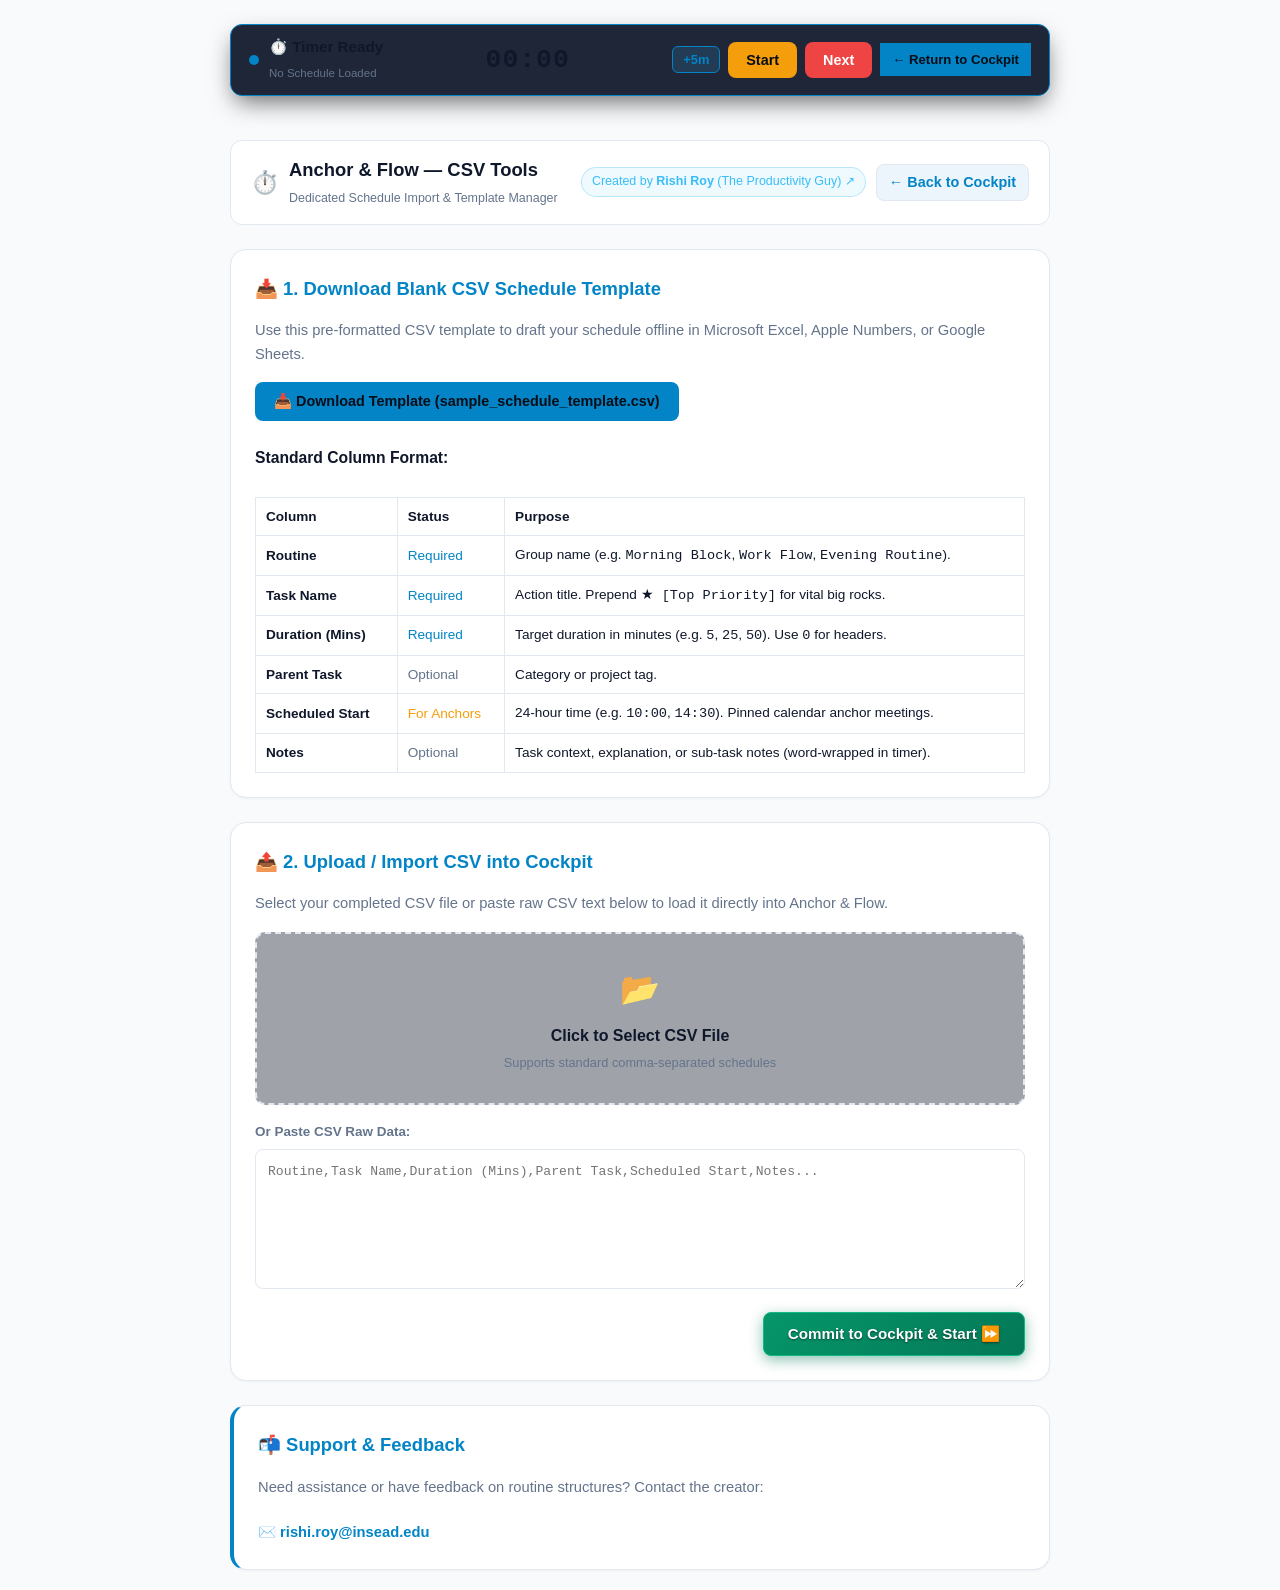
==== commit 9451324a: "Uniform design adopted" ====
--- a/csv-tools.html
+++ b/csv-tools.html
@@ -3,7 +3,7 @@
 <head>
   <meta charset="UTF-8" />
   <meta name="viewport" content="width=device-width, initial-scale=1.0, viewport-fit=cover" />
-  <meta name="theme-color" content="#090d16" />
+  <meta name="theme-color" content="#f8fafc" />
   <title>CSV Schedule Tools & Template — Anchor & Flow</title>
   <meta name="description" content="Download CSV schedule templates and import custom Harvard Timebox routines into Anchor & Flow." />
   
@@ -17,17 +17,18 @@
 
   <style>
     :root {
-      --bg-primary: #090d16;
-      --bg-surface: #131b2e;
-      --bg-card: #1c2740;
-      --text-main: #f8fafc;
-      --text-muted: #94a3b8;
-      --accent: #38bdf8;
-      --accent-hover: #0ea5e9;
-      --success: #22c55e;
+      --bg-primary: #f8fafc;
+      --bg-surface: #ffffff;
+      --bg-card: #ffffff;
+      --text-main: #0f172a;
+      --text-muted: #64748b;
+      --accent: #0284c7;
+      --accent-hover: #0369a1;
+      --success: #10b981;
       --warning: #f59e0b;
       --danger: #ef4444;
-      --border: #24324f;
+      --border: #e2e8f0;
+      --shadow-sm: 0 1px 3px rgba(0,0,0,0.04);
     }
 
     * { box-sizing: border-box; margin: 0; padding: 0; }
@@ -72,27 +73,28 @@
       align-items: center;
       gap: 6px;
       padding: 6px 12px;
-      background: rgba(56, 189, 248, 0.1);
+      background: rgba(2, 132, 199, 0.08);
       border: 1px solid var(--border);
       border-radius: 8px;
       transition: all 0.15s ease;
     }
     .back-btn:hover {
-      background: rgba(56, 189, 248, 0.2);
+      background: rgba(2, 132, 199, 0.15);
       border-color: var(--accent);
     }
 
     .card {
       background: var(--bg-surface);
       border: 1px solid var(--border);
-      border-radius: 14px;
+      border-radius: 16px;
       padding: 24px;
+      box-shadow: var(--shadow-sm);
       display: flex;
       flex-direction: column;
       gap: 16px;
     }
 
-    h1 { font-size: 1.35rem; color: #fff; }
+    h1 { font-size: 1.35rem; color: var(--text-main); font-weight: 700; }
     h2 { font-size: 1.15rem; color: var(--accent); }
     h3 { font-size: 0.98rem; color: var(--text-main); margin-top: 8px; }
     p { color: var(--text-muted); font-size: 0.92rem; }
